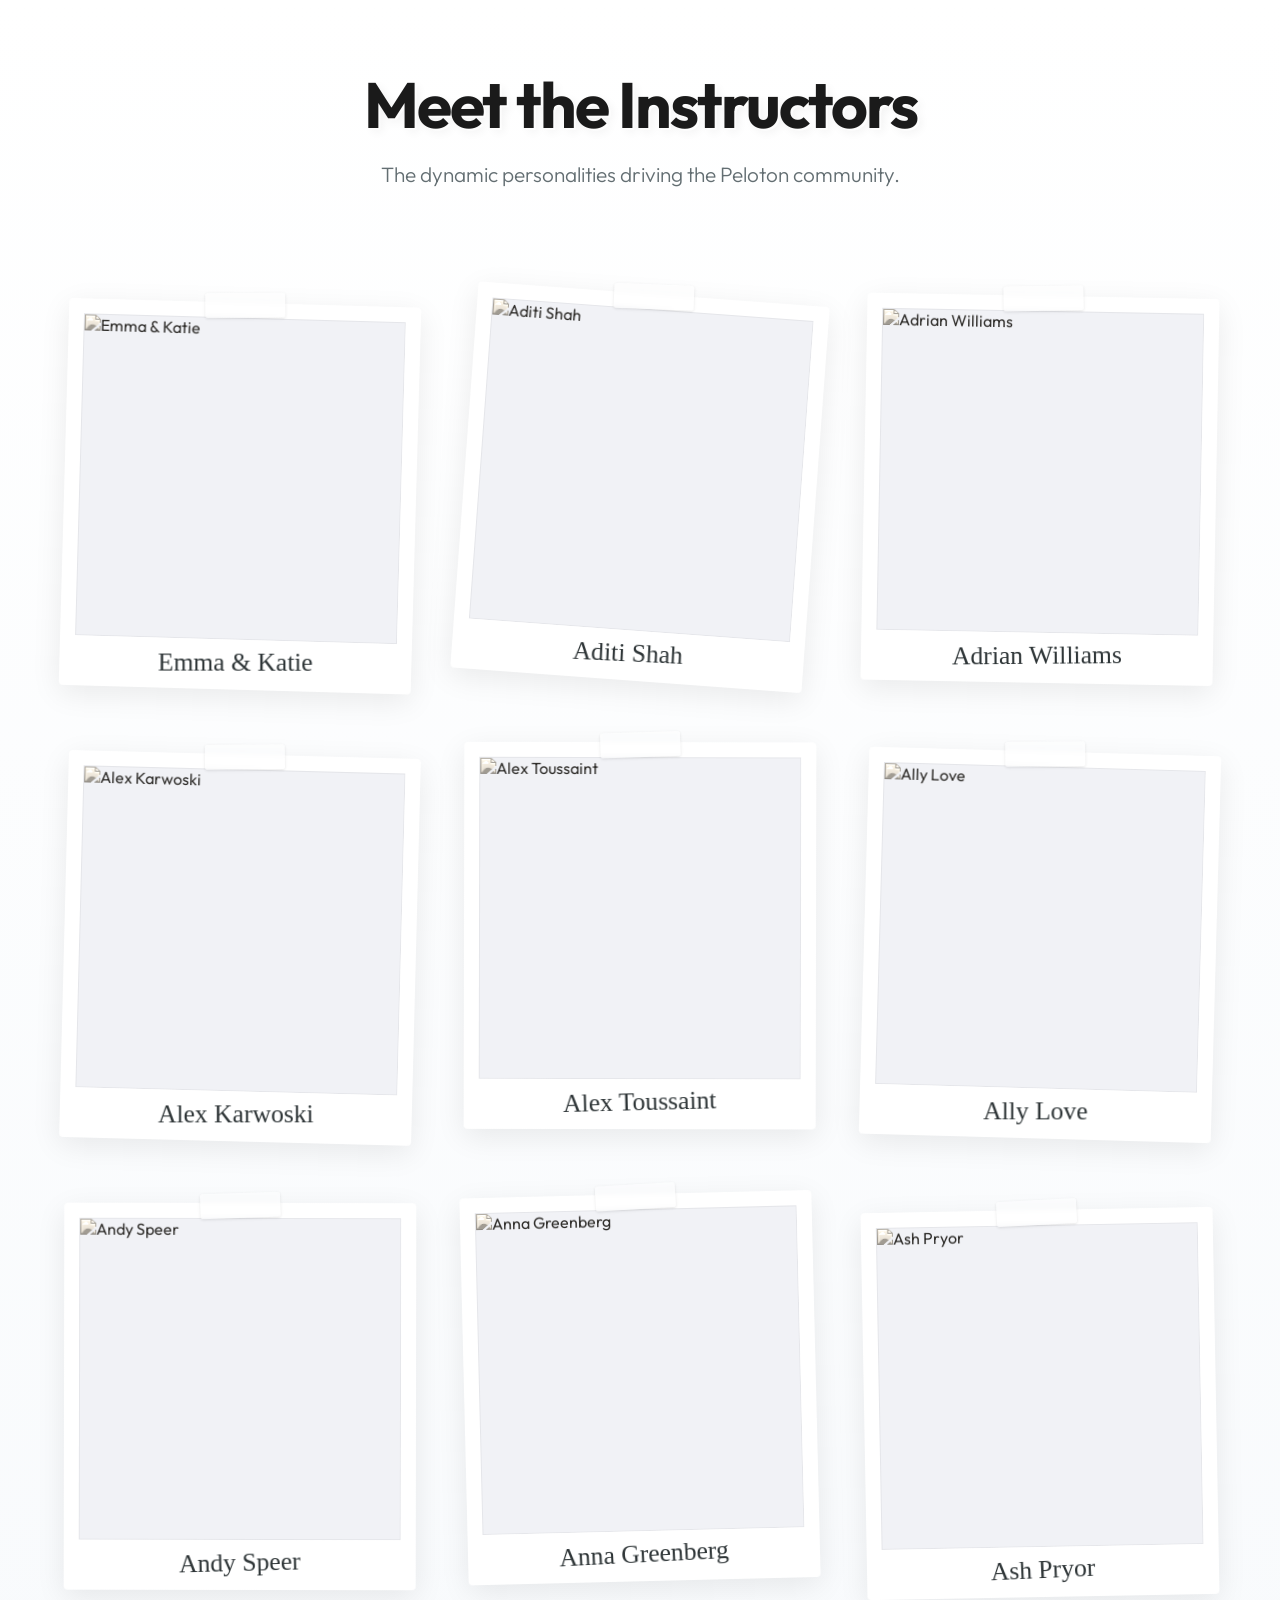
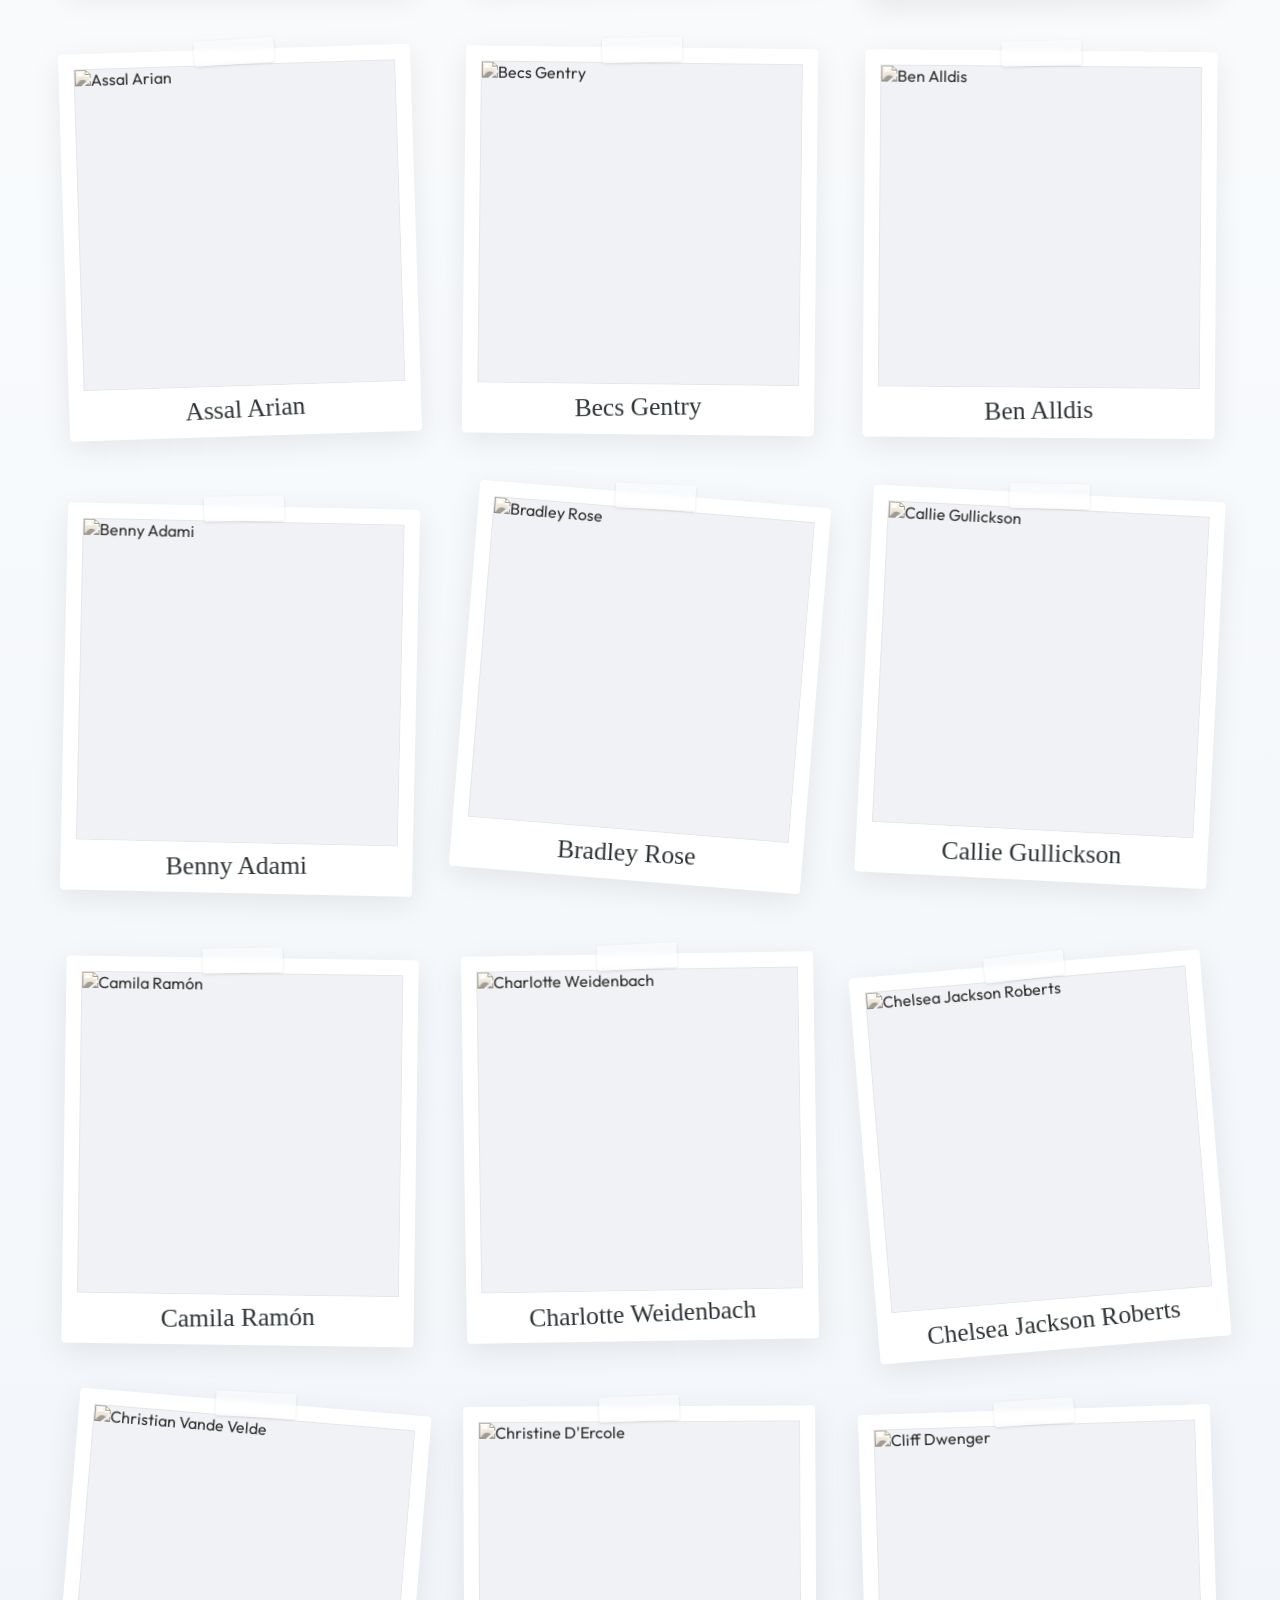
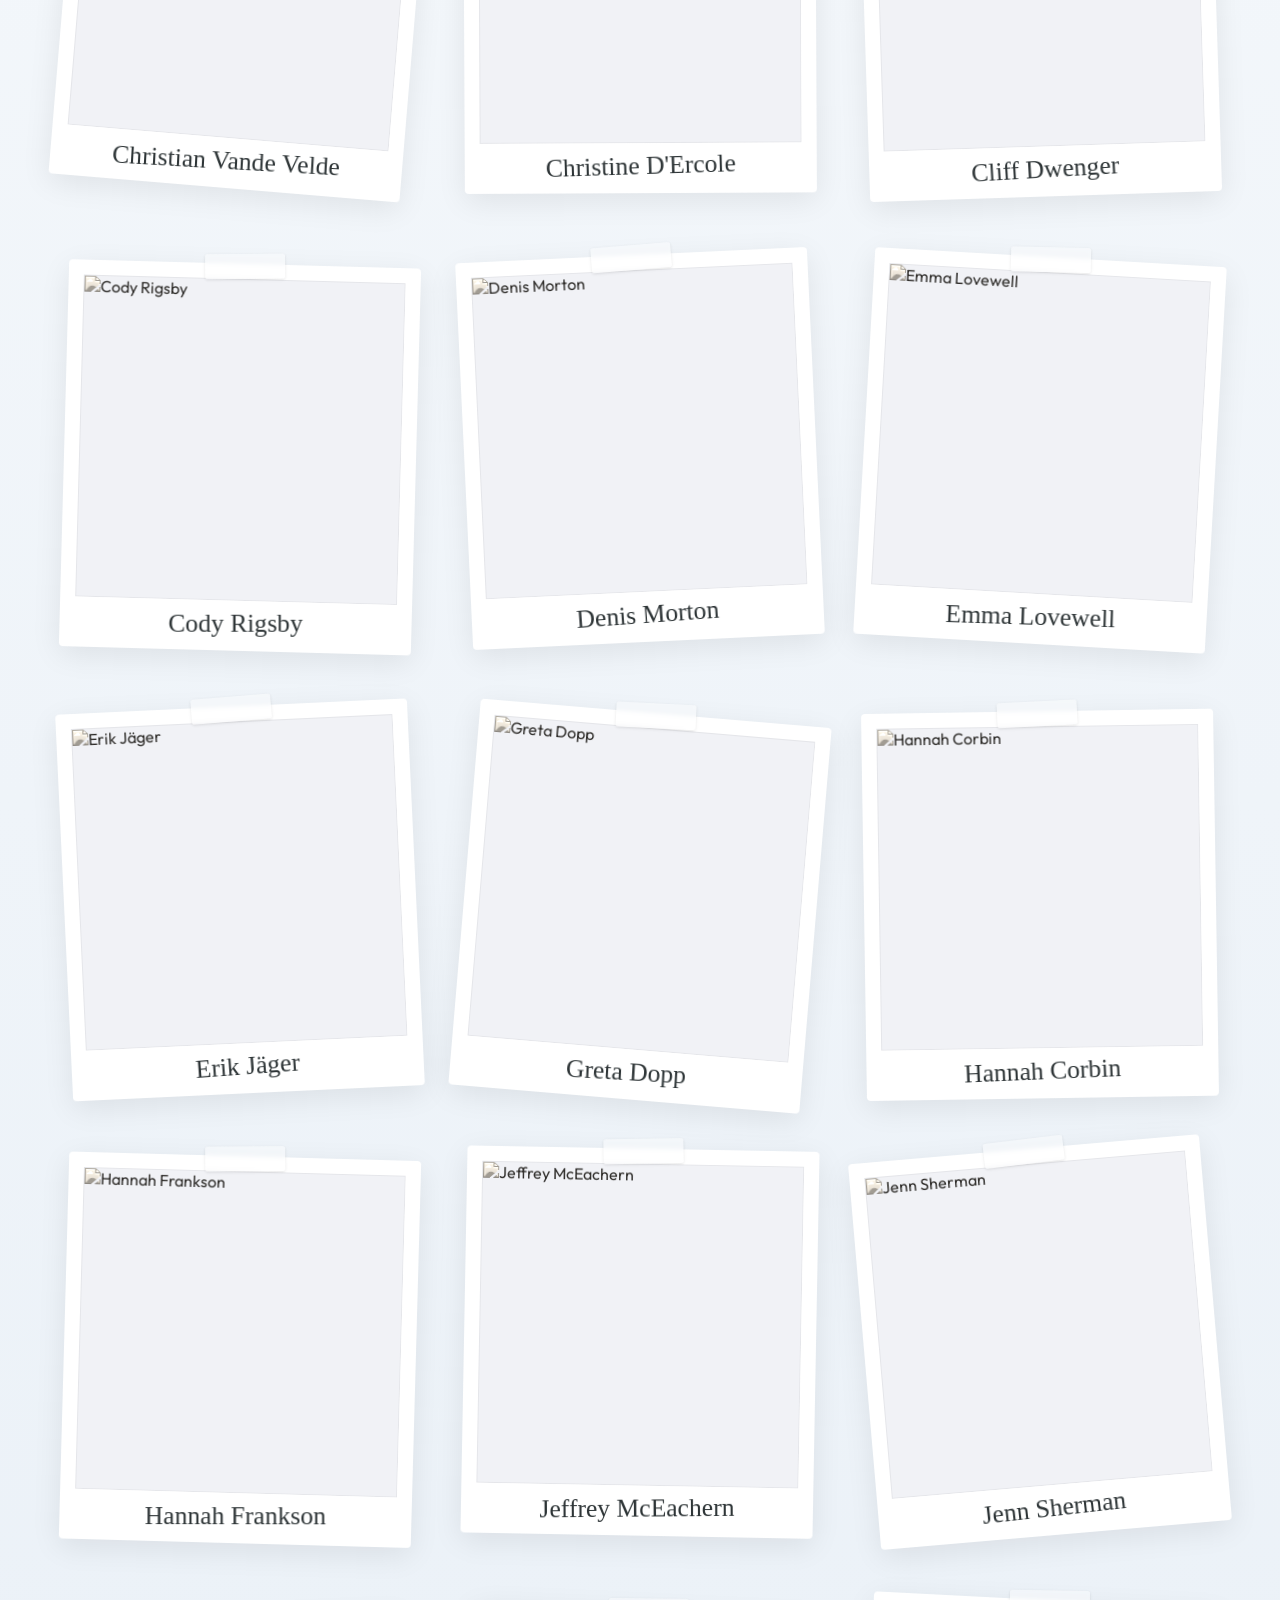
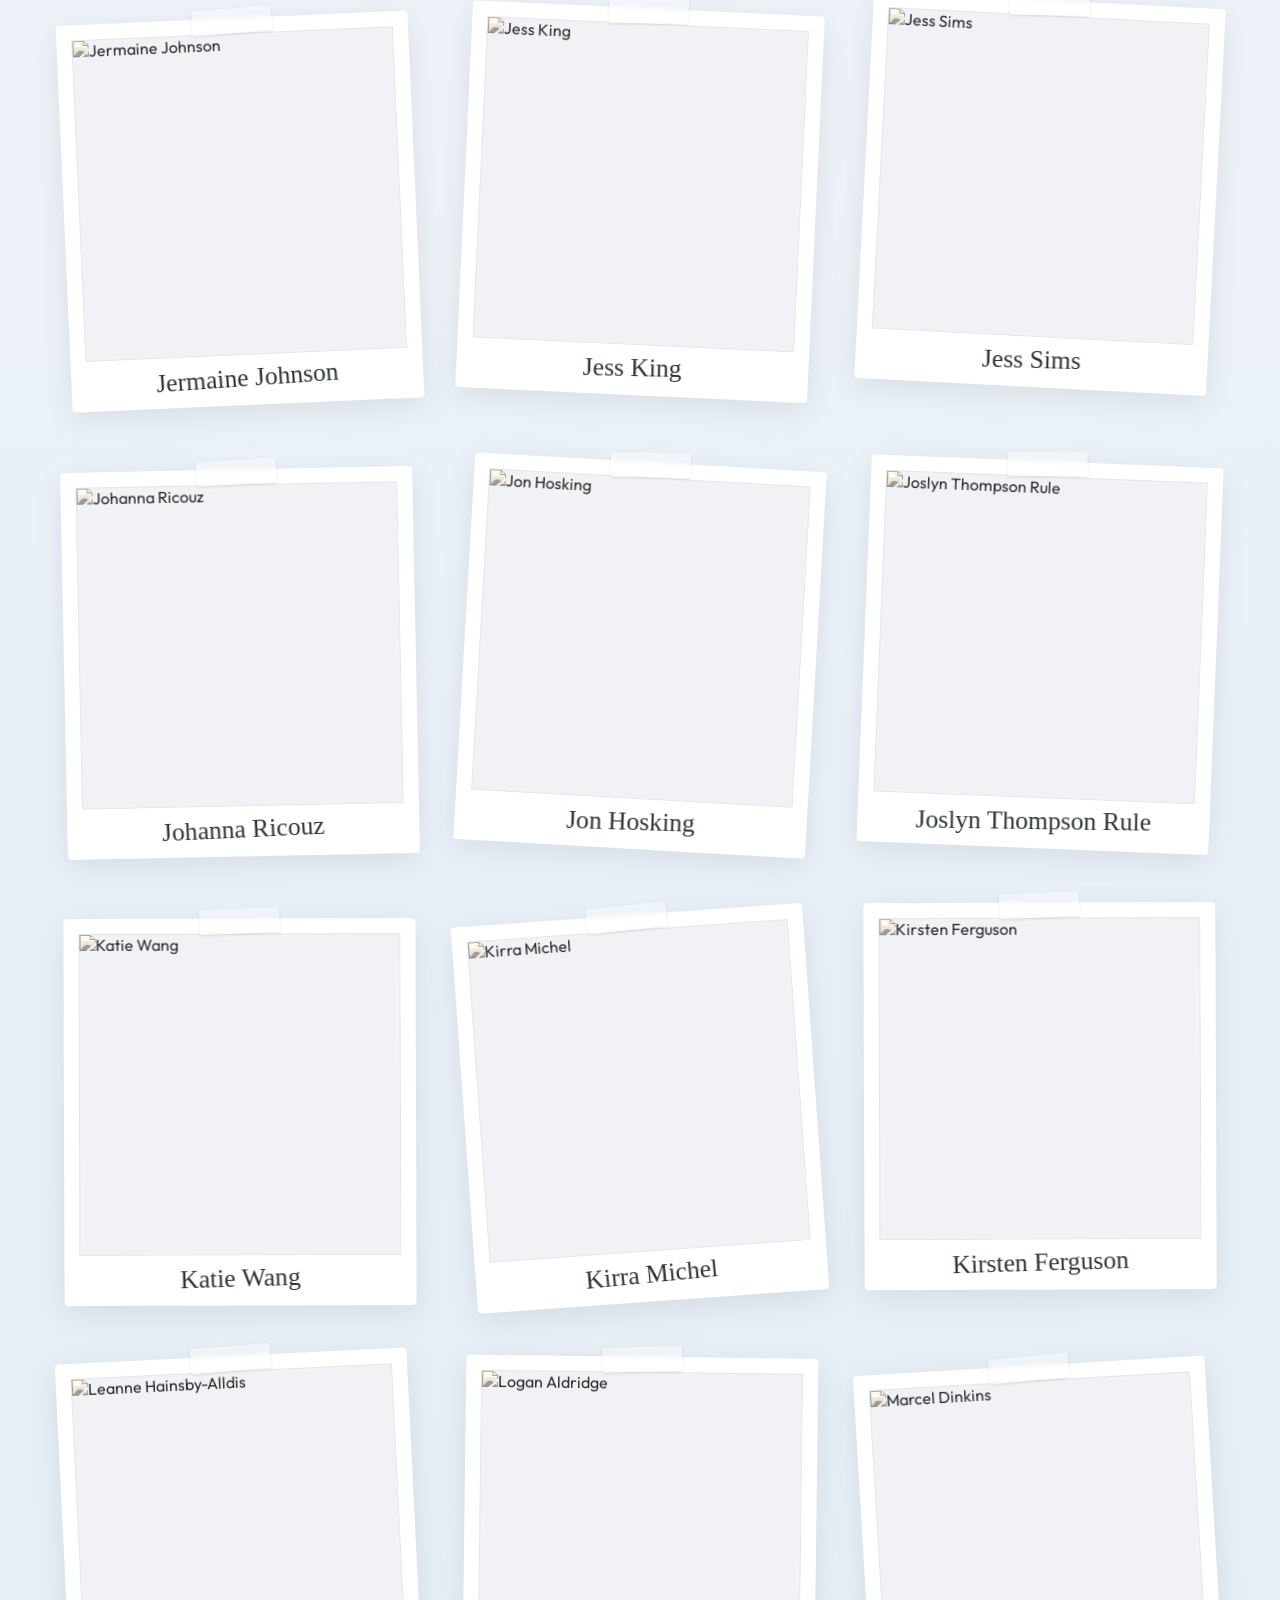
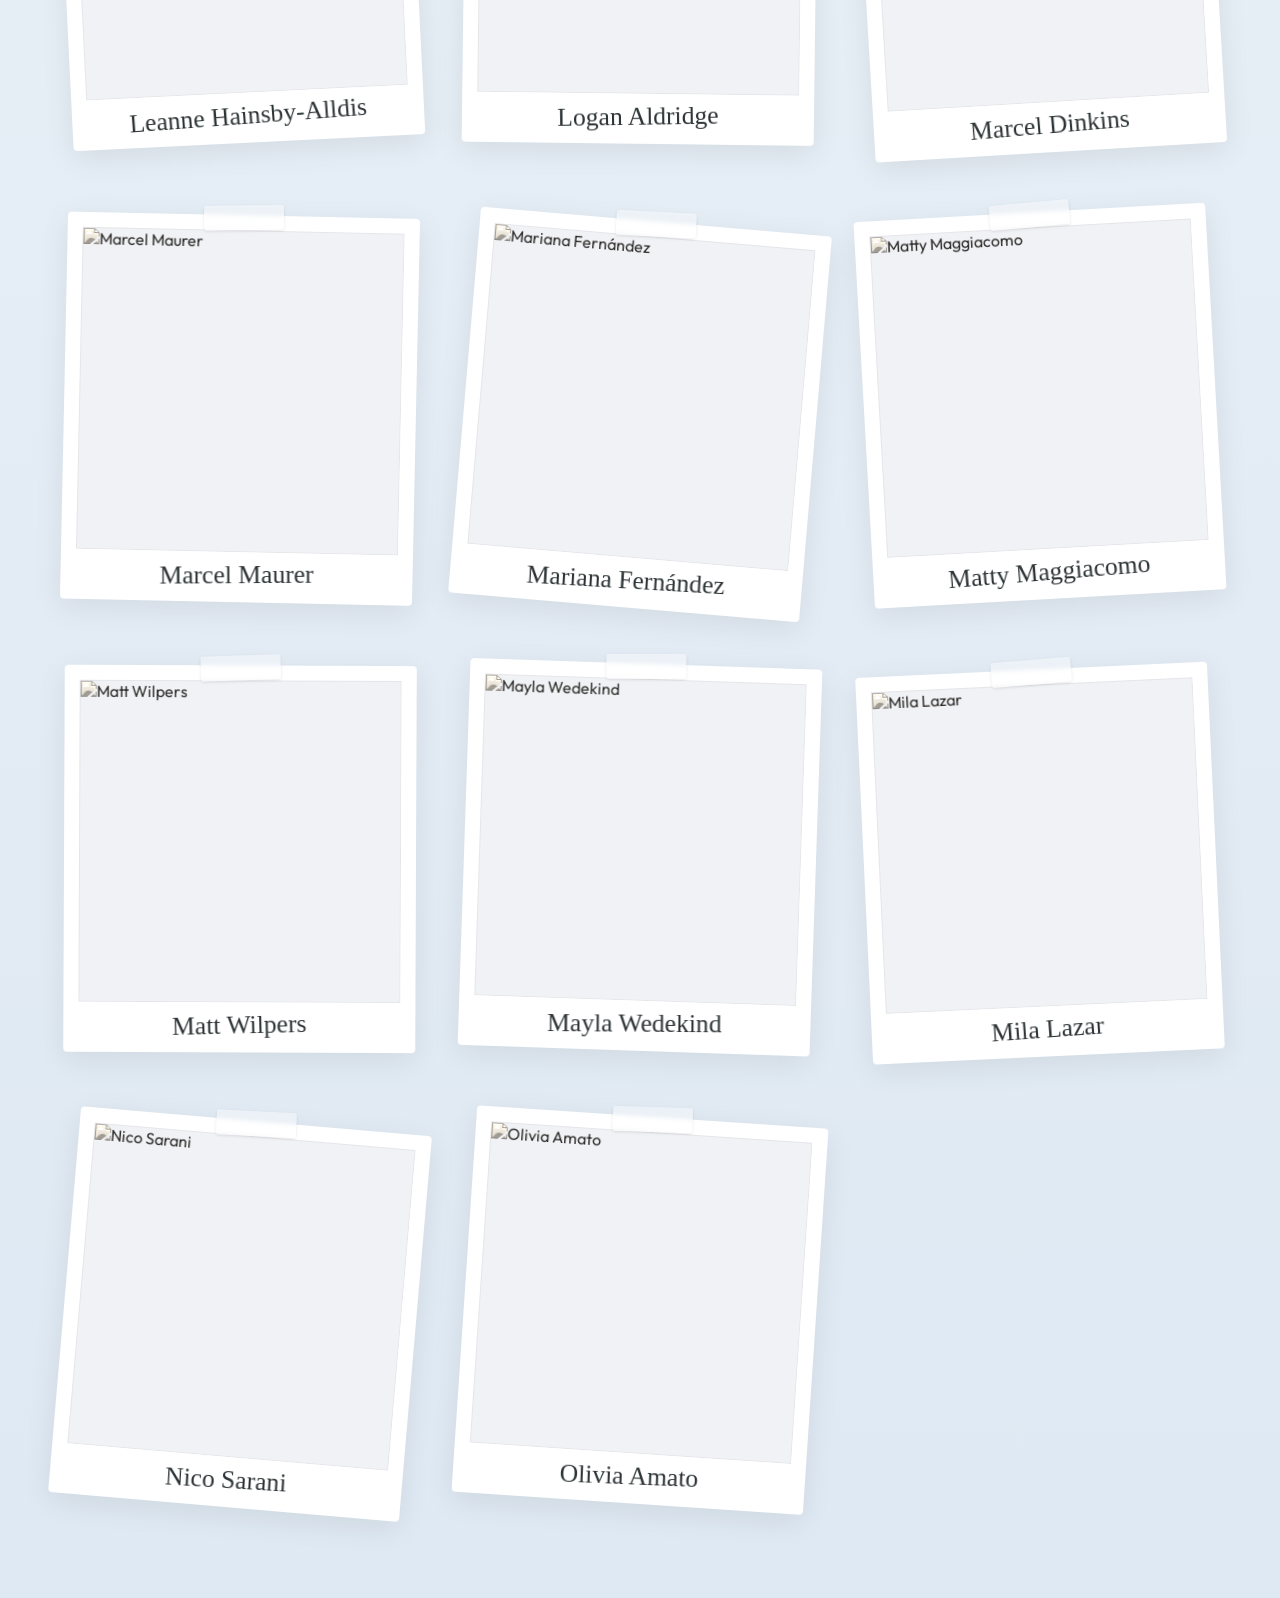
==== index.html @ a8b8807b "initial commit" ====
<!DOCTYPE html>
<html lang="en">
<head>
    <meta charset="UTF-8">
    <meta name="viewport" content="width=device-width, initial-scale=1.0">
    <title>Peloton Instructors</title>
    <!-- Premium fonts: 'Outfit' for UI text, 'Permanent Marker' for polaroid captions -->
    <link href="https://fonts.googleapis.com/css2?family=Outfit:wght@300;500;700&family=Permanent+Marker&display=swap" rel="stylesheet">
    <link rel="stylesheet" href="styles.css">
</head>
<body>

    <header>
        <h1>Meet the Instructors</h1>
        <p class="subtitle">The dynamic personalities driving the Peloton community.</p>
    </header>

    <div id="loader" class="loader">
        <div class="loader-spinner"></div>
        <p>Loading the team...</p>
    </div>

    <div id="error" class="error" style="display: none;"></div>

    <main id="gallery" class="gallery" style="display: none;"></main>

    <script src="data.js"></script>
    <script src="script.js"></script>
</body>
</html>
---- styles.css ----
:root {
    --bg-gradient: linear-gradient(135deg, #fdfbfb 0%, #ebedee 100%);
    /* Using a more vibrant and premium gradient from modern design trends */
    --bg-gradient-premium: linear-gradient(to top, #dfe9f3 0%, white 100%);
    --text-main: #2d3436;
    --polaroid-bg: #fff;
    --shadow-soft: 0 8px 30px rgba(0, 0, 0, 0.08);
    --shadow-hover: 0 20px 40px rgba(0, 0, 0, 0.18);
    --transition-smooth: all 0.4s cubic-bezier(0.175, 0.885, 0.32, 1.275);
}

* {
    box-sizing: border-box;
    margin: 0;
    padding: 0;
}

body {
    font-family: 'Outfit', sans-serif;
    background: var(--bg-gradient-premium);
    color: var(--text-main);
    min-height: 100vh;
    padding: 4rem 2rem;
    overflow-x: hidden;
}

header {
    text-align: center;
    margin-bottom: 5rem;
    position: relative;
}

h1 {
    font-size: 4rem;
    font-weight: 700;
    letter-spacing: -2px;
    color: #1a1a1a;
    margin-bottom: 1rem;
    /* Soft glassmorphism-like text shadow */
    text-shadow: 2px 2px 0px rgba(255,255,255,0.8), 4px 4px 10px rgba(0,0,0,0.05);
}

p.subtitle {
    font-size: 1.3rem;
    color: #636e72;
    font-weight: 300;
    max-width: 600px;
    margin: 0 auto;
}

.gallery {
    max-width: 1400px;
    margin: 0 auto;
    display: grid;
    grid-template-columns: repeat(auto-fill, minmax(280px, 1fr));
    gap: 4rem 3rem; /* Larger vertical gap for scattering */
    padding: 2rem;
}

.polaroid {
    background: var(--polaroid-bg);
    padding: 15px 15px 50px 15px; /* Deep bottom padding for polaroid look */
    border-radius: 4px;
    box-shadow: var(--shadow-soft);
    transition: var(--transition-smooth);
    cursor: pointer;
    position: relative;
    transform-origin: center center;
    transform-style: preserve-3d;
    will-change: transform;
}

/* Subtle tape effect at the top of the polaroid */
.polaroid::before {
    content: '';
    position: absolute;
    top: -10px;
    left: 50%;
    transform: translateX(-50%) rotate(-2deg);
    width: 80px;
    height: 25px;
    background: rgba(255, 255, 255, 0.4);
    box-shadow: 0 1px 3px rgba(0,0,0,0.1);
    z-index: 2;
    border-radius: 2px;
    backdrop-filter: blur(2px);
}

.polaroid-img-wrapper {
    position: relative;
    overflow: hidden;
    /* 1:1 aspect ratio */
    aspect-ratio: 1/1; 
    background: #f1f2f6;
    border: 1px solid rgba(0,0,0,0.05);
}

.polaroid img {
    width: 100%;
    height: 100%;
    object-fit: cover;
    object-position: top center;
    filter: grayscale(100%) sepia(20%) contrast(1.1);
    transition: var(--transition-smooth);
}

.caption {
    font-family: 'Permanent Marker', cursive;
    font-size: 1.6rem;
    text-align: center;
    position: absolute;
    bottom: 12px;
    left: 0;
    width: 100%;
    color: #2d3436;
    margin: 0;
    padding: 0 10px;
    /* Slight rotation for handwritten feel */
    transform: rotate(-1.5deg);
}

/* Loading state */
.loader {
    display: flex;
    flex-direction: column;
    align-items: center;
    justify-content: center;
    font-size: 1.2rem;
    font-weight: 500;
    color: #636e72;
    margin-top: 5rem;
    min-height: 200px;
}

.loader-spinner {
    width: 50px;
    height: 50px;
    border: 4px solid rgba(0,0,0,0.05);
    border-top-color: #2d3436;
    border-radius: 50%;
    animation: spin 1s cubic-bezier(0.68, -0.55, 0.265, 1.55) infinite;
    margin-bottom: 20px;
}

@keyframes spin {
    to { transform: rotate(360deg); }
}

/* Error state */
.error {
    text-align: center;
    color: #e74c3c;
    font-size: 1.2rem;
    margin-top: 5rem;
    background: #fde8e7;
    padding: 2rem;
    border-radius: 12px;
    max-width: 600px;
    margin: 5rem auto;
    border: 1px solid rgba(231, 76, 60, 0.2);
    box-shadow: 0 10px 20px rgba(231, 76, 60, 0.1);
}
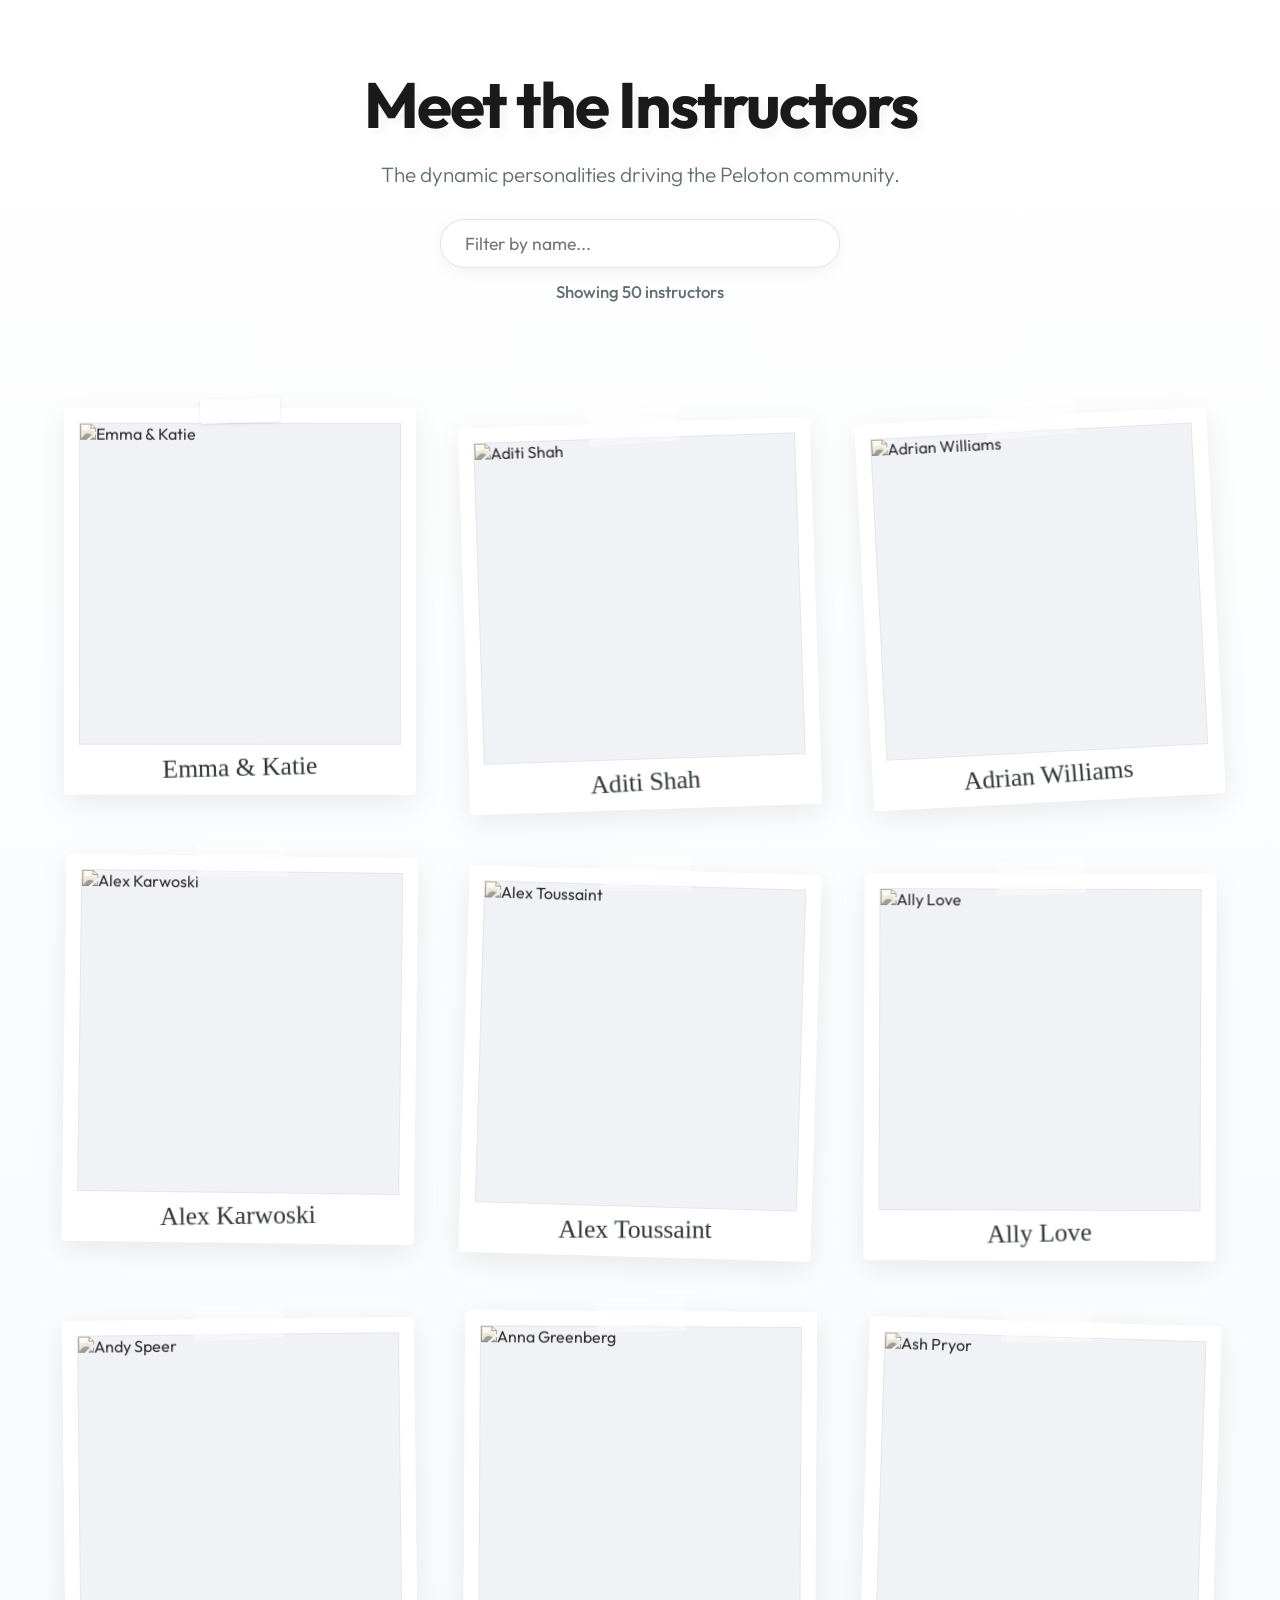
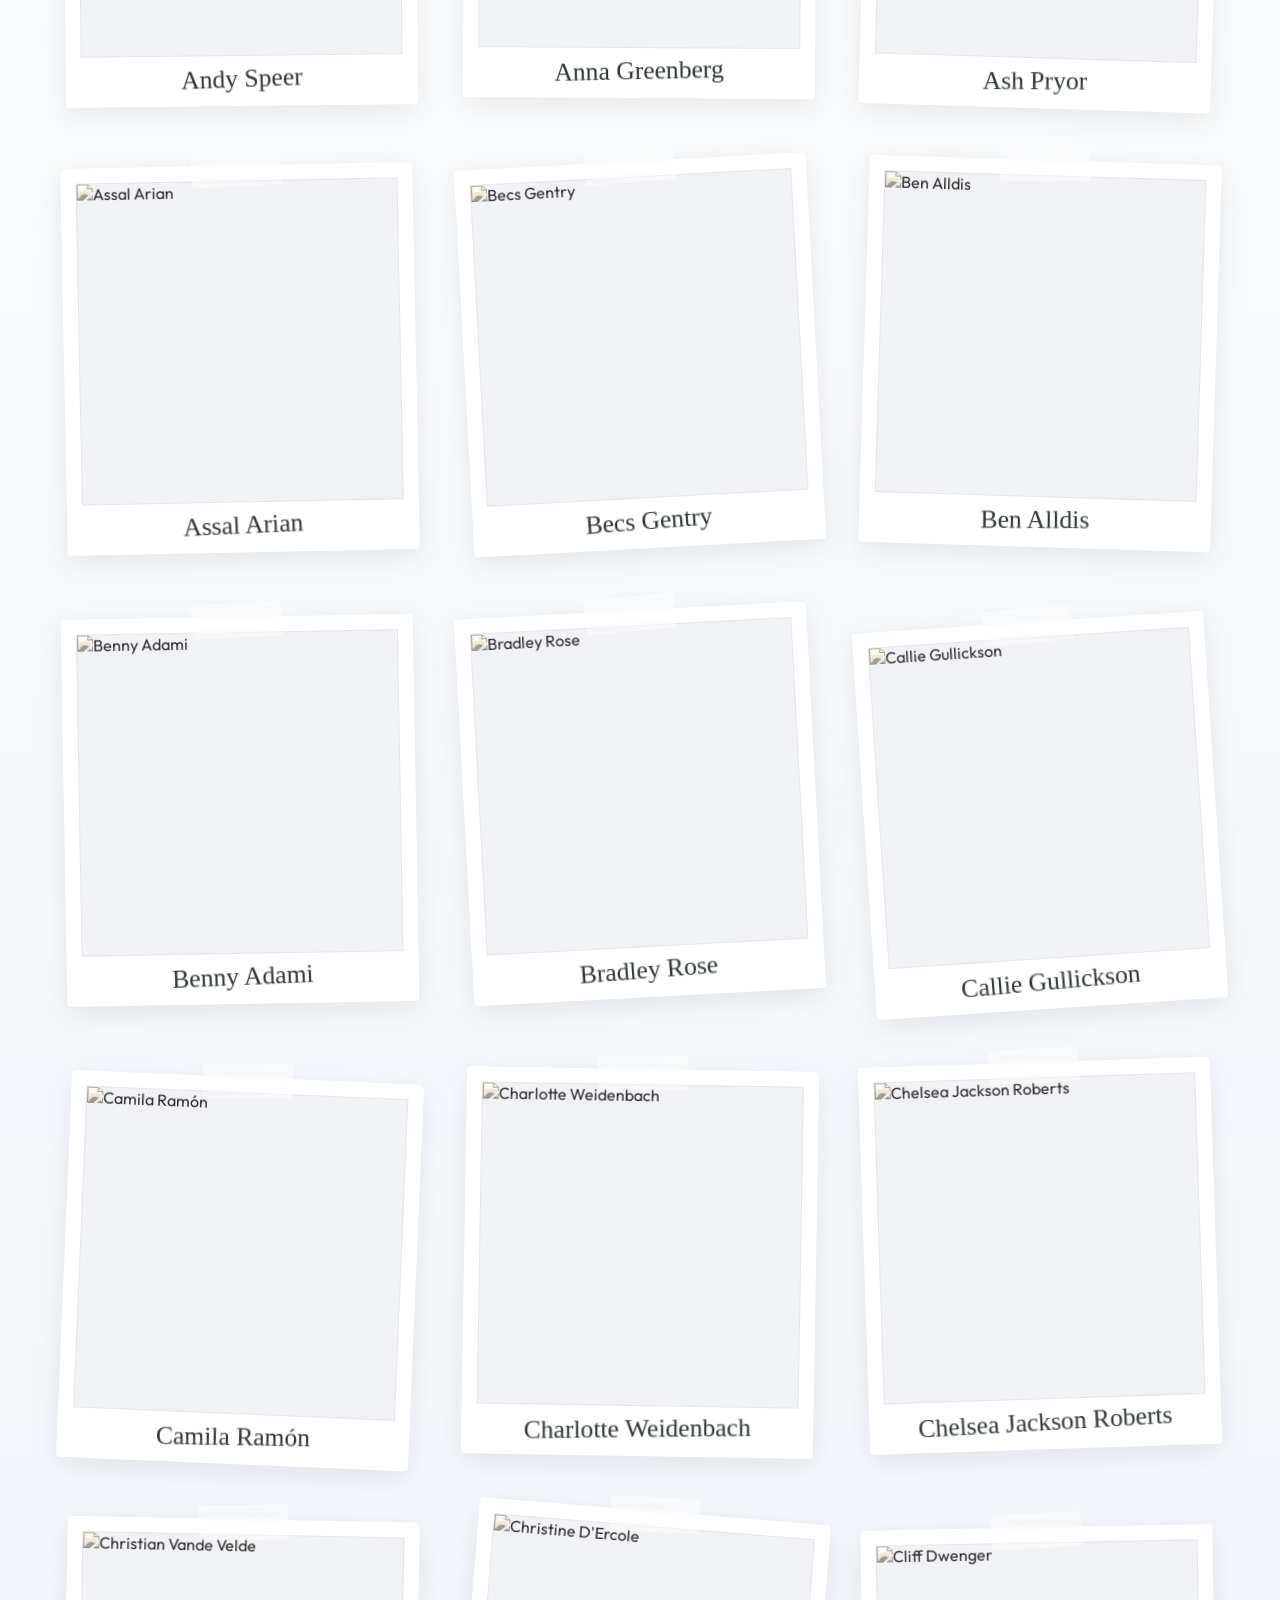
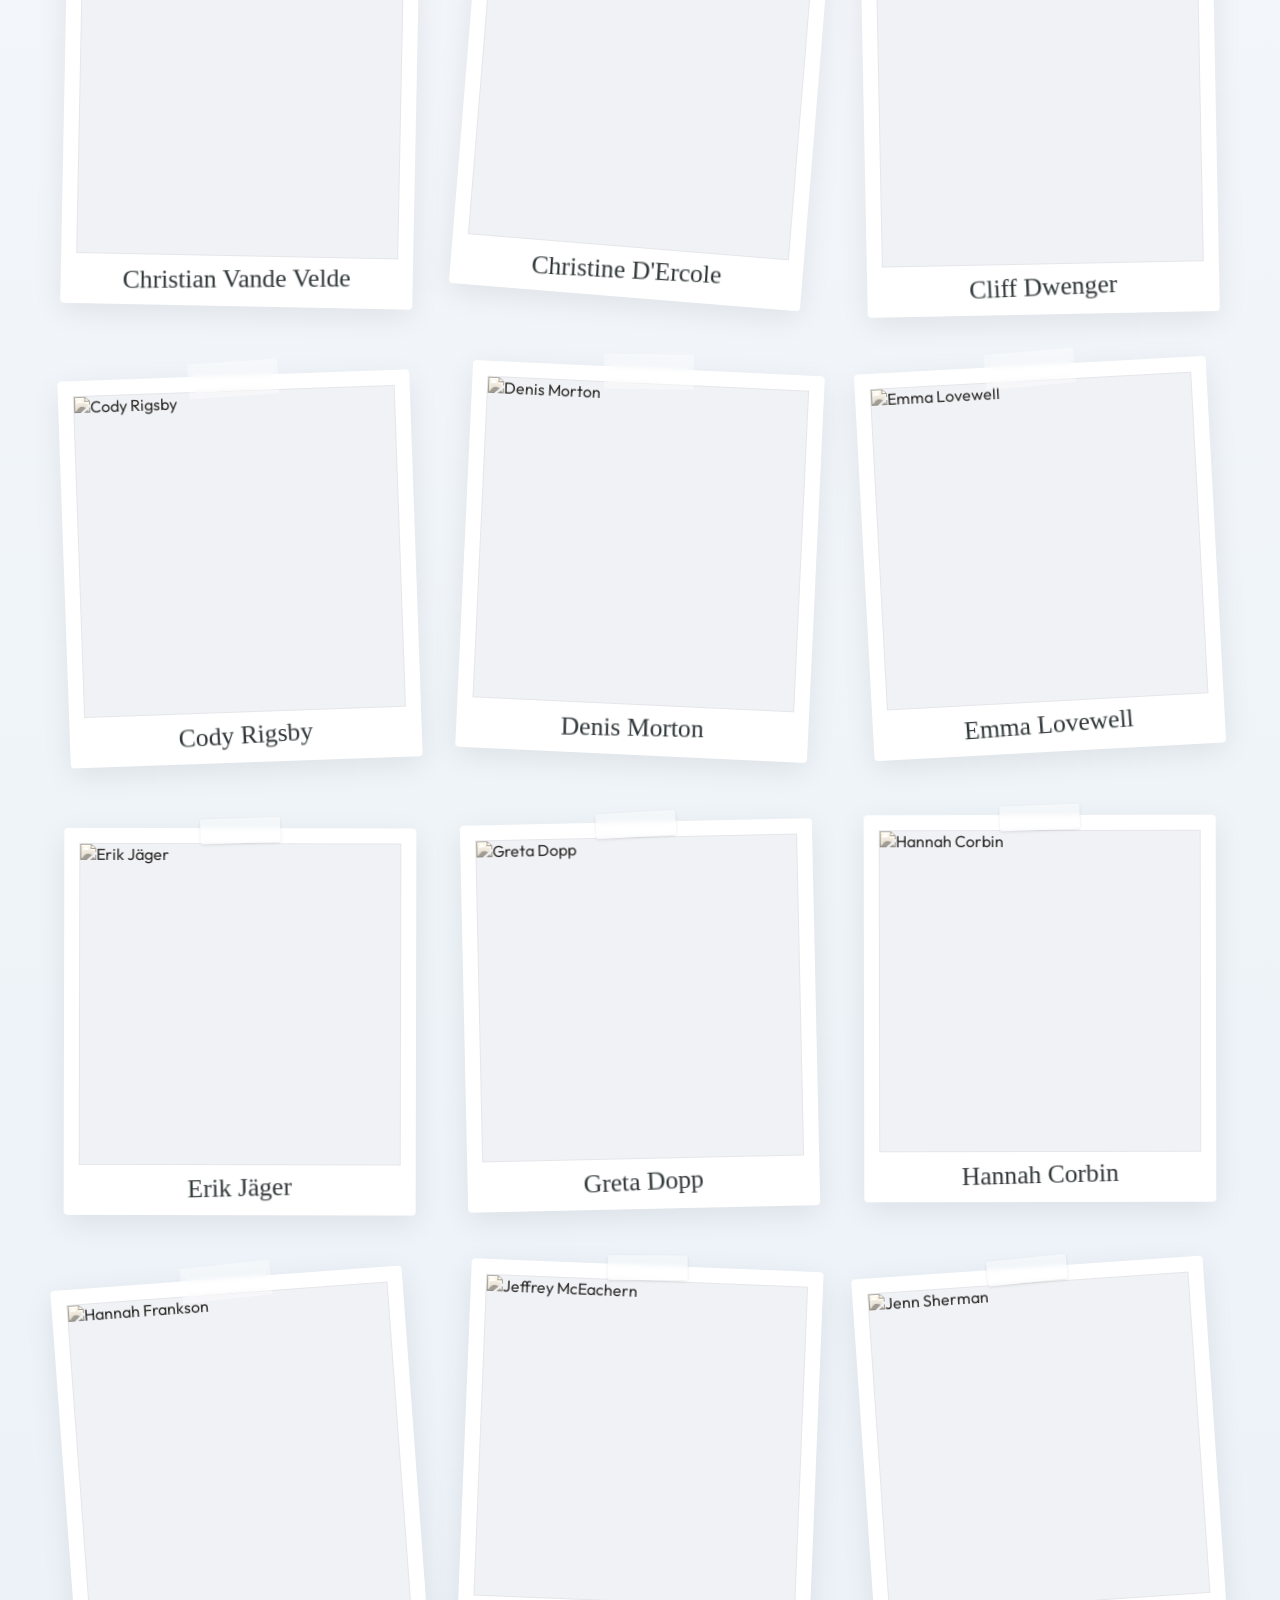
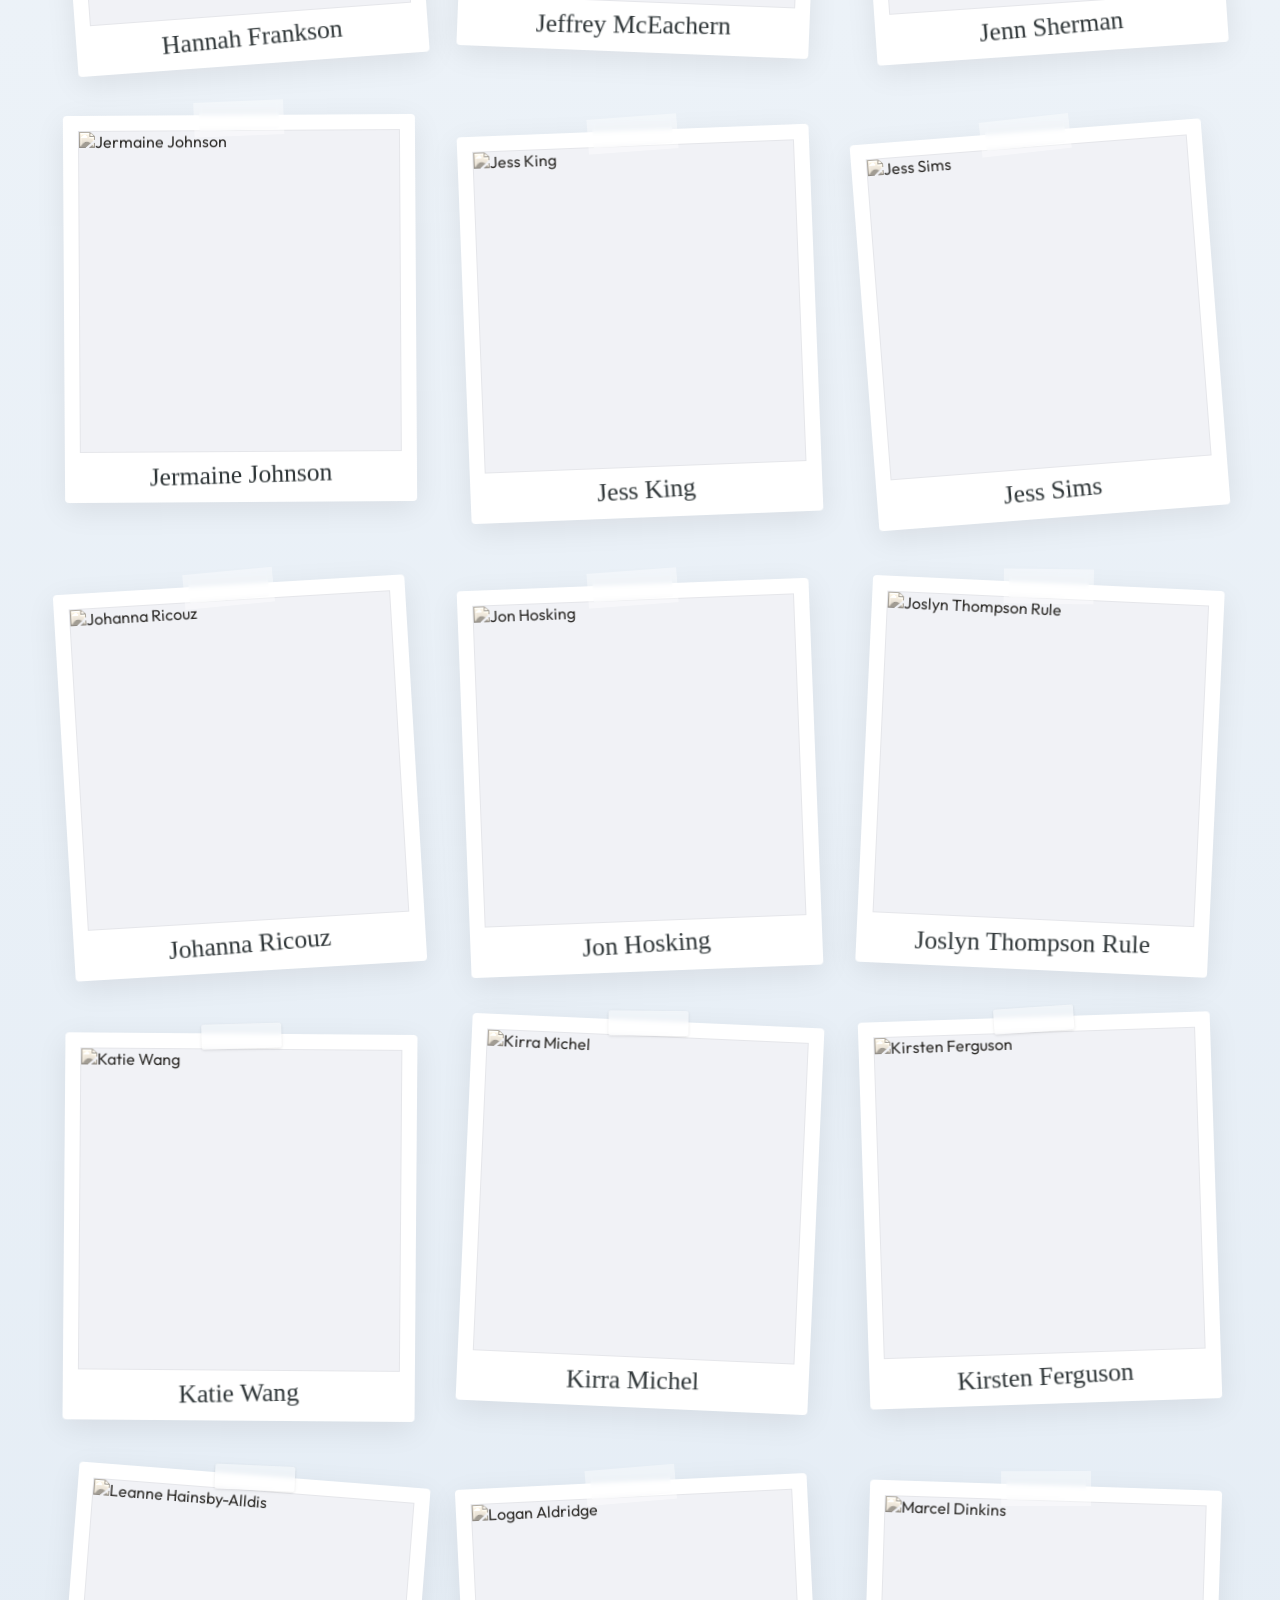
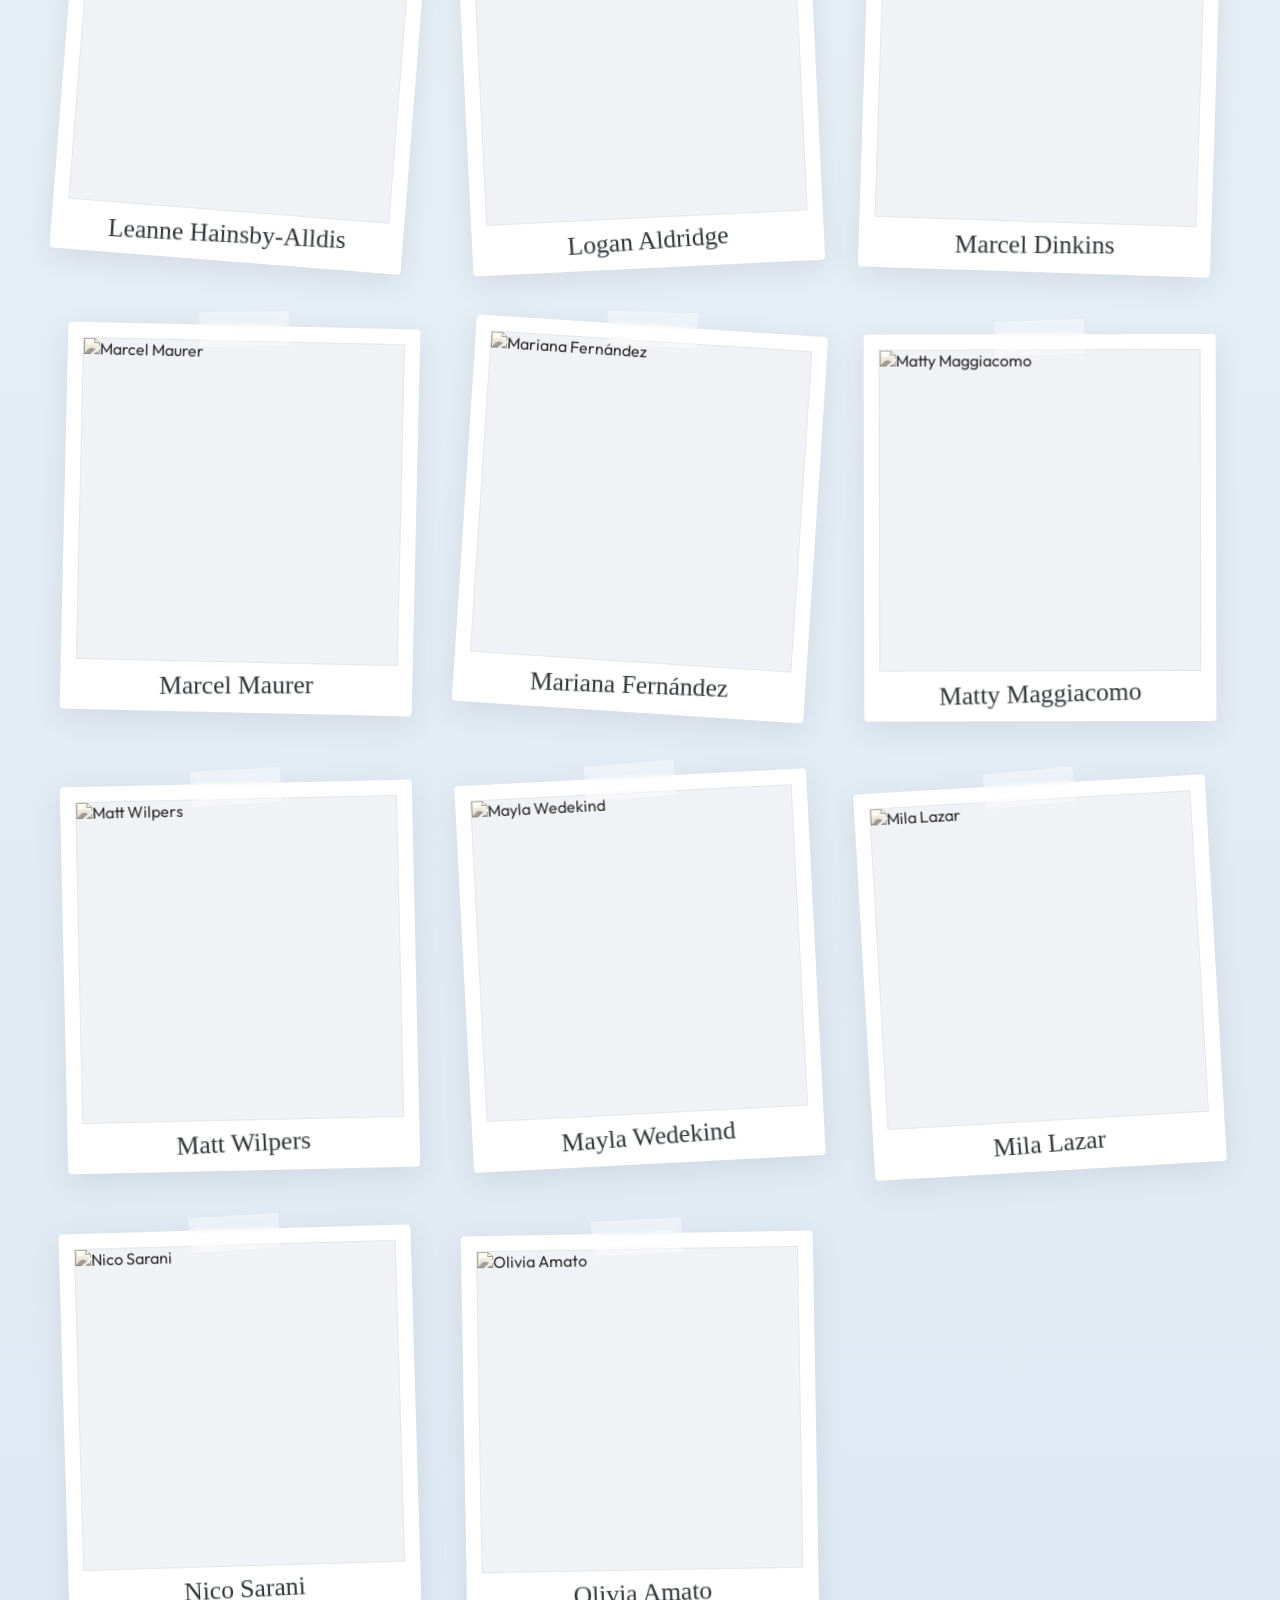
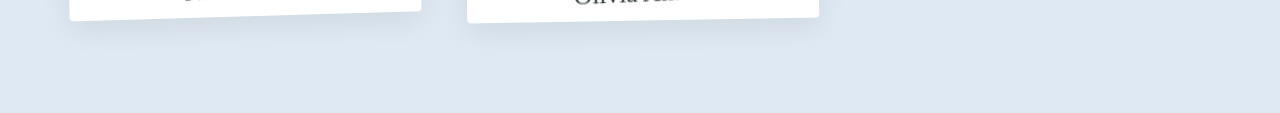
==== commit 896522c3: "feat: added filter" ====
--- a/index.html
+++ b/index.html
@@ -13,6 +13,10 @@
     <header>
         <h1>Meet the Instructors</h1>
         <p class="subtitle">The dynamic personalities driving the Peloton community.</p>
+        <div class="controls-container">
+            <input type="text" id="instructor-filter" class="instructor-filter" placeholder="Filter by name...">
+            <div class="instructor-count">Showing <span id="count-number">0</span> instructors</div>
+        </div>
     </header>
 
     <div id="loader" class="loader">
--- a/styles.css
+++ b/styles.css
@@ -48,6 +48,43 @@
     margin: 0 auto;
 }
 
+.controls-container {
+    margin-top: 2rem;
+    display: flex;
+    flex-direction: column;
+    align-items: center;
+    gap: 0.8rem;
+}
+
+.instructor-filter {
+    padding: 12px 24px;
+    font-size: 1.1rem;
+    font-family: 'Outfit', sans-serif;
+    border: 1px solid rgba(0,0,0,0.1);
+    border-radius: 30px;
+    width: 100%;
+    max-width: 400px;
+    outline: none;
+    background: rgba(255, 255, 255, 0.6);
+    backdrop-filter: blur(10px);
+    box-shadow: 0 4px 15px rgba(0,0,0,0.05);
+    transition: all 0.3s ease;
+    color: var(--text-main);
+}
+
+.instructor-filter:focus {
+    background: rgba(255, 255, 255, 0.95);
+    box-shadow: 0 6px 20px rgba(0,0,0,0.1);
+    border-color: rgba(0,0,0,0.2);
+    transform: translateY(-2px);
+}
+
+.instructor-count {
+    font-size: 1.05rem;
+    color: #636e72;
+    font-weight: 500;
+}
+
 .gallery {
     max-width: 1400px;
     margin: 0 auto;
@@ -58,16 +95,76 @@
 }
 
 .polaroid {
+    perspective: 1000px;
+    cursor: pointer;
+    position: relative;
+    will-change: transform;
+    transition: var(--transition-smooth);
+}
+
+.polaroid-inner {
+    position: relative;
+    width: 100%;
+    height: 100%;
+    transition: transform 0.8s cubic-bezier(0.175, 0.885, 0.32, 1.275);
+    transform-style: preserve-3d;
+}
+
+.polaroid.is-flipped .polaroid-inner {
+    transform: rotateY(180deg);
+}
+
+.polaroid-front, .polaroid-back {
+    backface-visibility: hidden;
     background: var(--polaroid-bg);
-    padding: 15px 15px 50px 15px; /* Deep bottom padding for polaroid look */
     border-radius: 4px;
     box-shadow: var(--shadow-soft);
-    transition: var(--transition-smooth);
-    cursor: pointer;
-    position: relative;
-    transform-origin: center center;
-    transform-style: preserve-3d;
-    will-change: transform;
+    position: relative;
+    width: 100%;
+    height: 100%;
+}
+
+.polaroid-front {
+    padding: 15px 15px 50px 15px; /* Deep bottom padding for polaroid look */
+    z-index: 2;
+}
+
+.polaroid-back {
+    position: absolute;
+    top: 0;
+    left: 0;
+    transform: rotateY(180deg);
+    display: flex;
+    flex-direction: column;
+    justify-content: center;
+    align-items: center;
+    padding: 30px 20px;
+    text-align: center;
+    font-size: 1.2rem;
+    color: var(--text-main);
+    z-index: 1;
+    overflow: hidden;
+}
+
+.quote-text {
+    font-size: 1.4rem;
+    font-style: italic;
+    font-weight: 500;
+    position: relative;
+    z-index: 2;
+    line-height: 1.4;
+    word-break: break-word;
+}
+
+.polaroid-back .quote-mark {
+    font-size: 8rem;
+    color: rgba(0,0,0,0.05);
+    position: absolute;
+    top: -10px;
+    left: 10px;
+    font-family: serif;
+    line-height: 1;
+    z-index: 0;
 }
 
 /* Subtle tape effect at the top of the polaroid */
@@ -81,9 +178,10 @@
     height: 25px;
     background: rgba(255, 255, 255, 0.4);
     box-shadow: 0 1px 3px rgba(0,0,0,0.1);
-    z-index: 2;
+    z-index: 10;
     border-radius: 2px;
     backdrop-filter: blur(2px);
+    pointer-events: none;
 }
 
 .polaroid-img-wrapper {
